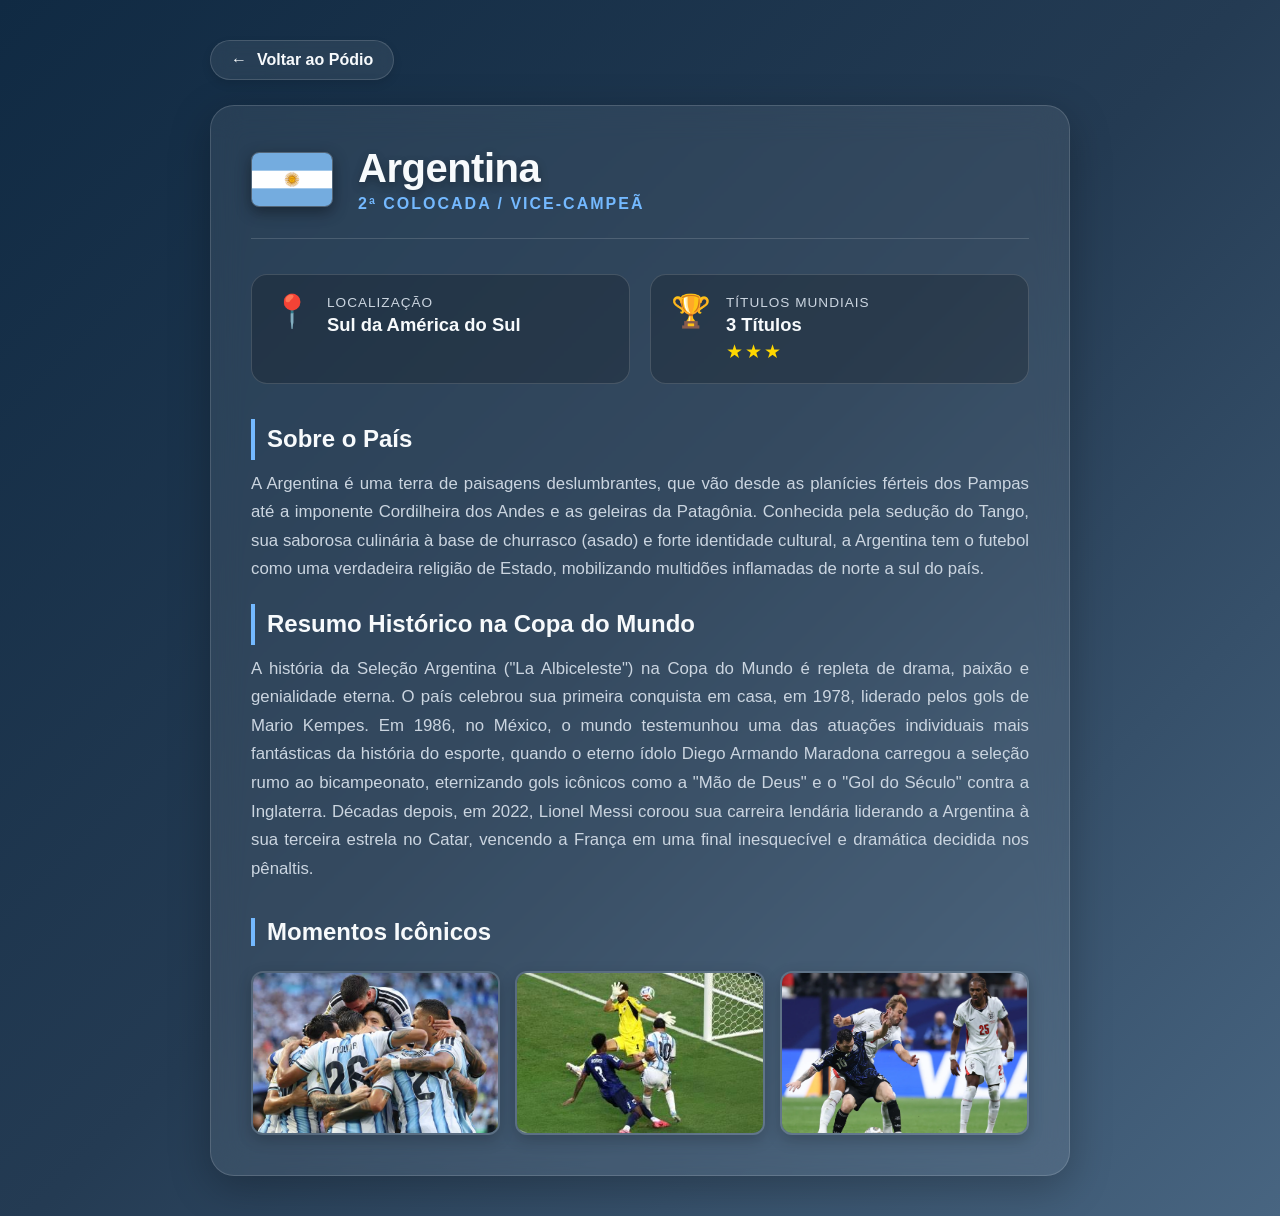
==== argentina.html @ 3b4f91bc "Add 3 new pages" ====
<!DOCTYPE html>
<html lang="pt-br">
<head>
    <meta charset="UTF-8">
    <meta name="viewport" content="width=device-width, initial-scale=1.0">
    <title>Argentina - World Cup Podium</title>
    <link rel="stylesheet" href="country.css">
</head>
<body class="argentina-page">

    <div class="container">
        <!-- Back Button -->
        <a href="index.html" class="back-btn">
            <span>←</span> Voltar ao Pódio
        </a>

        <!-- Glass Main Card -->
        <main class="glass-card">
            <!-- Header: Flag & Title -->
            <header class="card-header">
                <img src="./assets/argentina.svg" alt="Bandeira da Argentina" class="flag">
                <div class="title-area">
                    <h1>Argentina</h1>
                    <div class="sub-title">2ª Colocada / Vice-campeã</div>
                </div>
            </header>

            <!-- Quick Stats Grid -->
            <section class="stats-grid">
                <!-- Location -->
                <div class="stat-item">
                    <span class="stat-icon">📍</span>
                    <div class="stat-details">
                        <span class="stat-label">Localização</span>
                        <span class="stat-value">Sul da América do Sul</span>
                    </div>
                </div>

                <!-- World Cup Titles -->
                <div class="stat-item">
                    <span class="stat-icon">🏆</span>
                    <div class="stat-details">
                        <span class="stat-label">Títulos Mundiais</span>
                        <span class="stat-value">3 Títulos</span>
                        <span class="stars" title="Campeã em 1978, 1986 e 2022">★★★</span>
                    </div>
                </div>
            </section>

            <!-- General Info and History Narrative -->
            <section class="content-section">
                <div>
                    <h2>Sobre o País</h2>
                    <p>
                        A Argentina é uma terra de paisagens deslumbrantes, que vão desde as planícies férteis dos Pampas até a imponente Cordilheira dos Andes e as geleiras da Patagônia. Conhecida pela sedução do Tango, sua saborosa culinária à base de churrasco (asado) e forte identidade cultural, a Argentina tem o futebol como uma verdadeira religião de Estado, mobilizando multidões inflamadas de norte a sul do país.
                    </p>
                </div>

                <div>
                    <h2>Resumo Histórico na Copa do Mundo</h2>
                    <p>
                        A história da Seleção Argentina ("La Albiceleste") na Copa do Mundo é repleta de drama, paixão e genialidade eterna. O país celebrou sua primeira conquista em casa, em 1978, liderado pelos gols de Mario Kempes. Em 1986, no México, o mundo testemunhou uma das atuações individuais mais fantásticas da história do esporte, quando o eterno ídolo Diego Armando Maradona carregou a seleção rumo ao bicampeonato, eternizando gols icônicos como a "Mão de Deus" e o "Gol do Século" contra a Inglaterra. Décadas depois, em 2022, Lionel Messi coroou sua carreira lendária liderando a Argentina à sua terceira estrela no Catar, vencendo a França em uma final inesquecível e dramática decidida nos pênaltis.
                    </p>
                </div>
            </section>

            <!-- Interactive Gallery -->
            <section class="gallery-section">
                <h2>Momentos Icônicos</h2>
                <div class="gallery-grid">
                    <div class="gallery-item">
                        <img src="./assets/argentina1.jpg" alt="Argentina Partida Imagem 1">
                    </div>
                    <div class="gallery-item">
                        <img src="./assets/argentina2.jpg" alt="Argentina Partida Imagem 2">
                    </div>
                    <div class="gallery-item">
                        <img src="./assets/argentina3.webp" alt="Argentina Partida Imagem 3">
                    </div>
                </div>
            </section>
        </main>
    </div>

</body>
</html>
---- country.css ----
/* 
   ==========================================================================
   Country Detail Pages Stylesheet - World Cup Podium
   Modern Glassmorphism & Responsive layout
   ========================================================================== */

/* Base Reset & Variables */
:root {
    --text-color: #f7fafc;
    --text-muted: #cbd5e0;
    --glass-bg: rgba(255, 255, 255, 0.08);
    --glass-border: rgba(255, 255, 255, 0.15);
    --glass-shadow: 0 12px 40px 0 rgba(0, 0, 0, 0.25);
    --transition-speed: 0.3s;
}

body {
    font-family: 'Segoe UI', Tahoma, Geneva, Verdana, sans-serif;
    margin: 0;
    padding: 0;
    min-height: 100vh;
    color: var(--text-color);
    display: flex;
    justify-content: center;
    align-items: center;
    background-attachment: fixed;
    overflow-x: hidden;
}

/* Country-Specific Custom Gradients and Accent Colors */
body.spain-page {
    background: linear-gradient(135deg, #5c0612, #aa1a30, #d08713);
    --accent-color: #ffd700;
}

body.argentina-page {
    background: linear-gradient(135deg, #102a43, #243b53, #486581);
    --accent-color: #74b9ff;
}

body.england-page {
    background: linear-gradient(135deg, #0f172a, #1e293b, #334155);
    --accent-color: #ff3333;
}

/* Main Container */
.container {
    width: 100%;
    max-width: 900px;
    padding: 40px 20px;
    box-sizing: border-box;
}

/* Back Button */
.back-btn {
    display: inline-flex;
    align-items: center;
    gap: 10px;
    color: var(--text-color);
    text-decoration: none;
    font-size: 1rem;
    font-weight: 600;
    margin-bottom: 25px;
    padding: 10px 20px;
    background: var(--glass-bg);
    border: 1px solid var(--glass-border);
    border-radius: 50px;
    backdrop-filter: blur(8px);
    transition: all var(--transition-speed) cubic-bezier(0.4, 0, 0.2, 1);
    box-shadow: 0 4px 10px rgba(0,0,0,0.1);
}

.back-btn:hover {
    background: var(--text-color);
    color: #1a202c;
    transform: translateX(-5px);
    box-shadow: 0 6px 15px rgba(255,255,255,0.2);
}

/* Glass Card */
.glass-card {
    background: var(--glass-bg);
    border: 1px solid var(--glass-border);
    border-radius: 24px;
    backdrop-filter: blur(16px);
    -webkit-backdrop-filter: blur(16px);
    box-shadow: var(--glass-shadow);
    padding: 40px;
    display: flex;
    flex-direction: column;
    gap: 35px;
}

/* Header Section */
.card-header {
    display: flex;
    align-items: center;
    gap: 25px;
    border-bottom: 1px solid var(--glass-border);
    padding-bottom: 25px;
}

.flag {
    width: 80px;
    height: 53px;
    object-fit: cover;
    border-radius: 8px;
    box-shadow: 0 5px 15px rgba(0,0,0,0.4);
    border: 1px solid rgba(255, 255, 255, 0.2);
}

.title-area h1 {
    font-size: 2.5rem;
    margin: 0;
    font-weight: 800;
    letter-spacing: -0.5px;
    text-shadow: 0 4px 10px rgba(0,0,0,0.3);
}

.sub-title {
    font-size: 1rem;
    color: var(--accent-color);
    font-weight: 600;
    text-transform: uppercase;
    letter-spacing: 2px;
    margin-top: 4px;
}

/* Stats/Grid Info Section */
.stats-grid {
    display: grid;
    grid-template-columns: repeat(auto-fit, minmax(220px, 1fr));
    gap: 20px;
}

.stat-item {
    background: rgba(0, 0, 0, 0.2);
    border: 1px solid var(--glass-border);
    border-radius: 16px;
    padding: 20px;
    display: flex;
    align-items: flex-start;
    gap: 15px;
    transition: transform var(--transition-speed);
}

.stat-item:hover {
    transform: translateY(-4px);
    background: rgba(0, 0, 0, 0.25);
}

.stat-icon {
    font-size: 2rem;
    line-height: 1;
}

.stat-details {
    display: flex;
    flex-direction: column;
}

.stat-label {
    font-size: 0.85rem;
    color: var(--text-muted);
    text-transform: uppercase;
    letter-spacing: 1px;
    margin-bottom: 4px;
}

.stat-value {
    font-size: 1.15rem;
    font-weight: 700;
}

/* Star Icons for titles */
.stars {
    color: #ffd700;
    font-size: 1.2rem;
    margin-top: 4px;
    letter-spacing: 2px;
}

/* Narrative/Content Block */
.content-section {
    display: flex;
    flex-direction: column;
    gap: 20px;
    line-height: 1.7;
    font-size: 1.05rem;
}

.content-section h2 {
    font-size: 1.5rem;
    color: var(--text-color);
    border-left: 4px solid var(--accent-color);
    padding-left: 12px;
    margin: 0 0 10px 0;
}

.content-section p {
    margin: 0;
    color: var(--text-muted);
    text-align: justify;
}

/* Image Gallery Grid */
.gallery-section {
    display: flex;
    flex-direction: column;
    gap: 15px;
}

.gallery-section h2 {
    font-size: 1.5rem;
    color: var(--text-color);
    border-left: 4px solid var(--accent-color);
    padding-left: 12px;
    margin: 0 0 10px 0;
}

.gallery-grid {
    display: grid;
    grid-template-columns: repeat(3, 1fr);
    gap: 15px;
}

.gallery-item {
    position: relative;
    border-radius: 12px;
    overflow: hidden;
    height: 160px;
    box-shadow: 0 5px 15px rgba(0,0,0,0.2);
    border: 2px solid var(--glass-border);
    transition: all var(--transition-speed) ease;
}

.gallery-item img {
    width: 100%;
    height: 100%;
    object-fit: cover;
    transition: transform 0.5s ease;
}

.gallery-item::after {
    content: '';
    position: absolute;
    top: 0; left: 0; right: 0; bottom: 0;
    background: linear-gradient(to top, rgba(0,0,0,0.5) 0%, transparent 60%);
    opacity: 0;
    transition: opacity var(--transition-speed);
    pointer-events: none;
}

.gallery-item:hover {
    transform: scale(1.05) translateY(-5px);
    border-color: var(--accent-color);
    box-shadow: 0 10px 25px rgba(0,0,0,0.4);
    z-index: 5;
}

.gallery-item:hover img {
    transform: scale(1.1);
}

.gallery-item:hover::after {
    opacity: 1;
}

/* Responsive adjustments */
@media (max-width: 768px) {
    .glass-card {
        padding: 25px;
        gap: 25px;
    }

    .title-area h1 {
        font-size: 2rem;
    }

    .gallery-grid {
        grid-template-columns: 1fr;
        gap: 15px;
    }

    .gallery-item {
        height: 200px;
    }

    .card-header {
        flex-direction: column;
        align-items: flex-start;
        gap: 15px;
    }
}
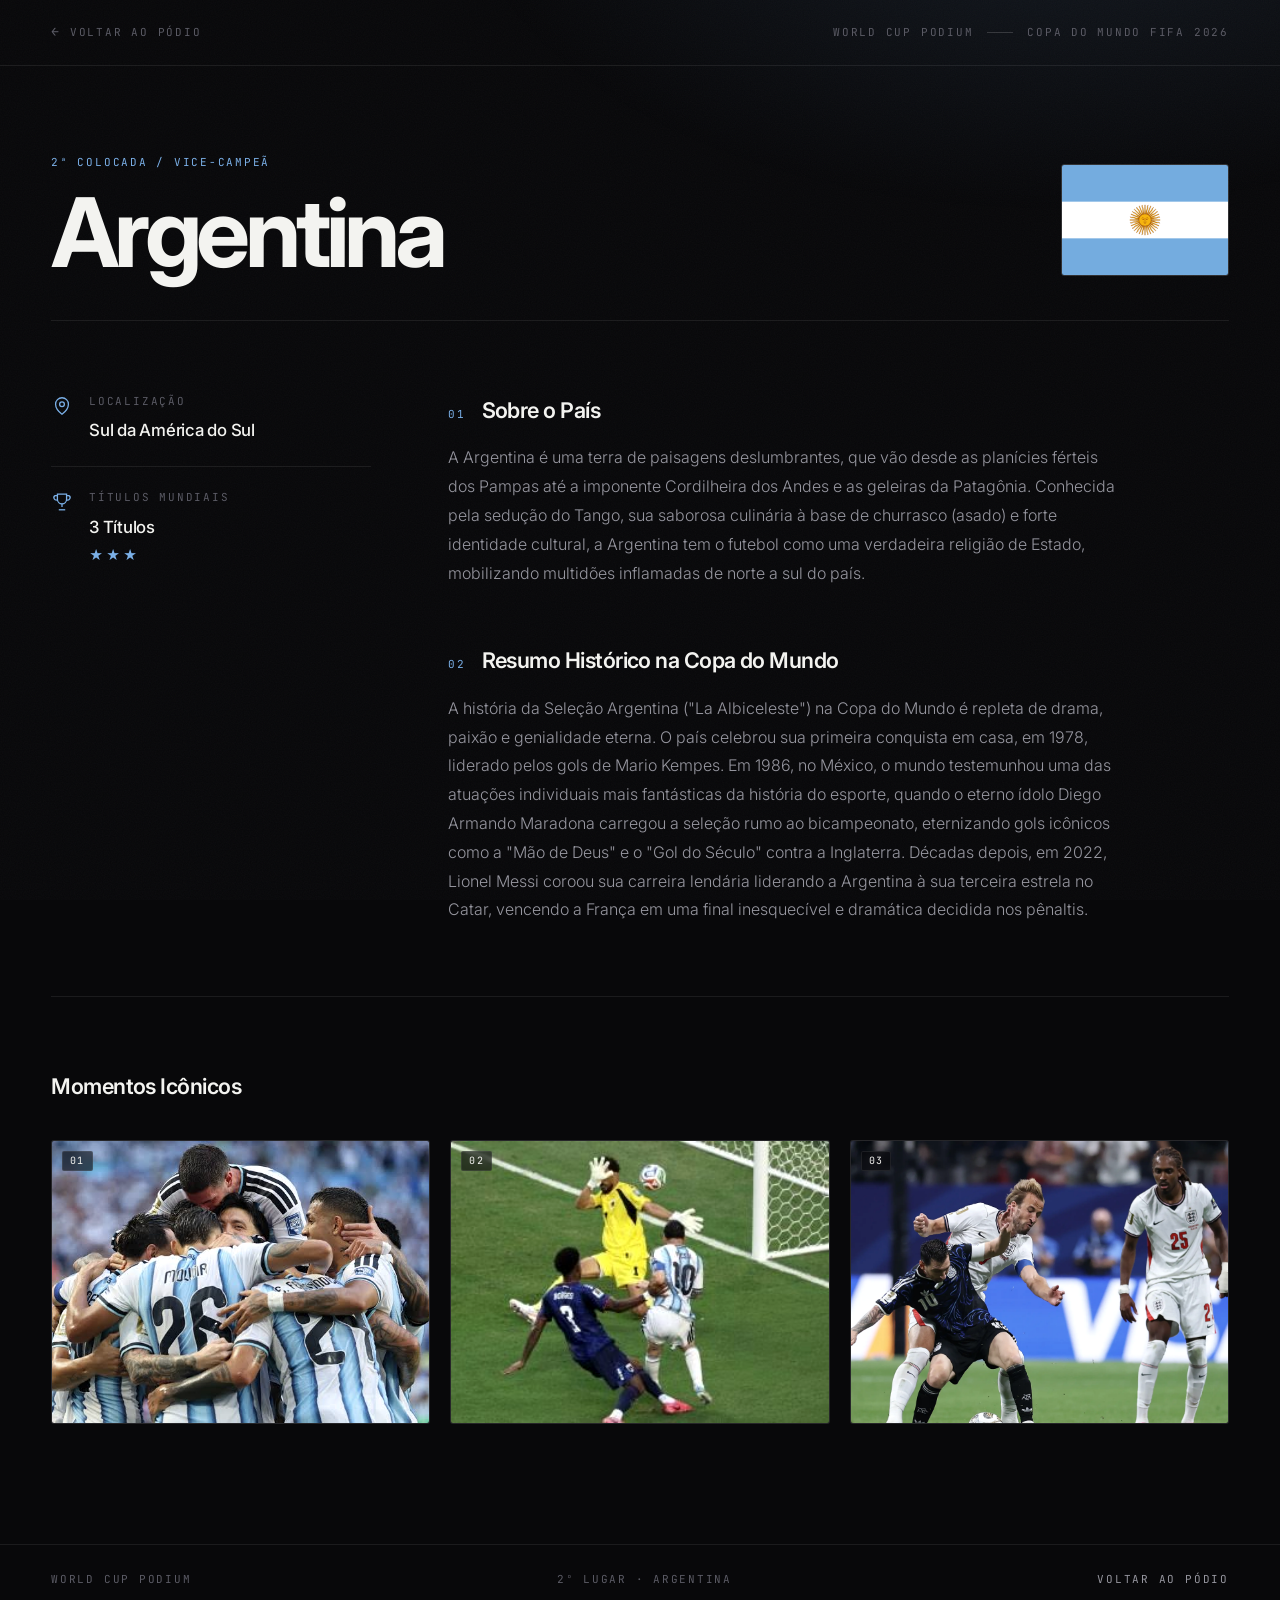
==== commit e6fad18a: "Add new design" ====
--- a/argentina.html
+++ b/argentina.html
@@ -3,33 +3,53 @@
 <head>
     <meta charset="UTF-8">
     <meta name="viewport" content="width=device-width, initial-scale=1.0">
-    <title>Argentina - World Cup Podium</title>
+    <title>Argentina — World Cup Podium</title>
+    <meta name="description" content="Argentina, vice-campeã da Copa do Mundo FIFA 2026: perfil do país, títulos mundiais e momentos icônicos.">
+    <meta name="theme-color" content="#08080A">
+    <link rel="icon" href="data:image/svg+xml,%3Csvg xmlns='http://www.w3.org/2000/svg' viewBox='0 0 32 32'%3E%3Crect width='32' height='32' fill='%2308080A'/%3E%3Ccircle cx='16' cy='16' r='8' fill='none' stroke='%237BB0E8' stroke-width='2'/%3E%3C/svg%3E">
+    <link rel="preconnect" href="https://fonts.googleapis.com">
+    <link rel="preconnect" href="https://fonts.gstatic.com" crossorigin>
+    <link href="https://fonts.googleapis.com/css2?family=Inter:wght@300;400;500;600;700;800&family=JetBrains+Mono:wght@400;500&display=swap" rel="stylesheet">
     <link rel="stylesheet" href="country.css">
 </head>
 <body class="argentina-page">
 
-    <div class="container">
-        <!-- Back Button -->
-        <a href="index.html" class="back-btn">
-            <span>←</span> Voltar ao Pódio
-        </a>
+    <header class="masthead">
+        <div class="shell masthead-inner">
+            <a href="index.html" class="back-btn">
+                <span aria-hidden="true">←</span> Voltar ao Pódio
+            </a>
+            <div class="masthead-meta">
+                <span>World Cup Podium</span>
+                <span class="masthead-sep" aria-hidden="true"></span>
+                <span>Copa do Mundo FIFA 2026</span>
+            </div>
+        </div>
+    </header>
 
-        <!-- Glass Main Card -->
-        <main class="glass-card">
-            <!-- Header: Flag & Title -->
-            <header class="card-header">
-                <img src="./assets/argentina.svg" alt="Bandeira da Argentina" class="flag">
-                <div class="title-area">
-                    <h1>Argentina</h1>
-                    <div class="sub-title">2ª Colocada / Vice-campeã</div>
-                </div>
-            </header>
+    <main class="shell page">
 
-            <!-- Quick Stats Grid -->
-            <section class="stats-grid">
+        <!-- Header: Title & Flag -->
+        <header class="card-header">
+            <div class="title-area">
+                <p class="sub-title">2ª Colocada / Vice-campeã</p>
+                <h1>Argentina</h1>
+            </div>
+            <img src="./assets/argentina.svg" alt="Bandeira da Argentina" class="flag">
+        </header>
+
+        <div class="page-grid">
+
+            <!-- Quick Stats -->
+            <aside class="stats-grid">
                 <!-- Location -->
                 <div class="stat-item">
-                    <span class="stat-icon">📍</span>
+                    <span class="stat-icon" aria-hidden="true">
+                        <svg viewBox="0 0 24 24" fill="none" stroke="currentColor" stroke-width="1.4">
+                            <path d="M12 21s7-5.4 7-11a7 7 0 1 0-14 0c0 5.6 7 11 7 11Z"/>
+                            <circle cx="12" cy="10" r="2.6"/>
+                        </svg>
+                    </span>
                     <div class="stat-details">
                         <span class="stat-label">Localização</span>
                         <span class="stat-value">Sul da América do Sul</span>
@@ -38,14 +58,22 @@
 
                 <!-- World Cup Titles -->
                 <div class="stat-item">
-                    <span class="stat-icon">🏆</span>
+                    <span class="stat-icon" aria-hidden="true">
+                        <svg viewBox="0 0 24 24" fill="none" stroke="currentColor" stroke-width="1.4">
+                            <path d="M7 3.5h10V9a5 5 0 0 1-10 0V3.5Z"/>
+                            <path d="M7 5H4.5A2.5 2.5 0 0 0 7 9.5"/>
+                            <path d="M17 5h2.5A2.5 2.5 0 0 1 17 9.5"/>
+                            <path d="M12 14v3.5"/>
+                            <path d="M8.5 20.5h7"/>
+                        </svg>
+                    </span>
                     <div class="stat-details">
                         <span class="stat-label">Títulos Mundiais</span>
                         <span class="stat-value">3 Títulos</span>
                         <span class="stars" title="Campeã em 1978, 1986 e 2022">★★★</span>
                     </div>
                 </div>
-            </section>
+            </aside>
 
             <!-- General Info and History Narrative -->
             <section class="content-section">
@@ -64,23 +92,33 @@
                 </div>
             </section>
 
-            <!-- Interactive Gallery -->
-            <section class="gallery-section">
-                <h2>Momentos Icônicos</h2>
-                <div class="gallery-grid">
-                    <div class="gallery-item">
-                        <img src="./assets/argentina1.jpg" alt="Argentina Partida Imagem 1">
-                    </div>
-                    <div class="gallery-item">
-                        <img src="./assets/argentina2.jpg" alt="Argentina Partida Imagem 2">
-                    </div>
-                    <div class="gallery-item">
-                        <img src="./assets/argentina3.webp" alt="Argentina Partida Imagem 3">
-                    </div>
-                </div>
-            </section>
-        </main>
-    </div>
+        </div>
+
+        <!-- Interactive Gallery -->
+        <section class="gallery-section">
+            <h2>Momentos Icônicos</h2>
+            <div class="gallery-grid">
+                <figure class="gallery-item">
+                    <img src="./assets/argentina1.jpg" alt="Argentina em partida — imagem 1">
+                </figure>
+                <figure class="gallery-item">
+                    <img src="./assets/argentina2.jpg" alt="Argentina em partida — imagem 2">
+                </figure>
+                <figure class="gallery-item">
+                    <img src="./assets/argentina3.webp" alt="Argentina em partida — imagem 3">
+                </figure>
+            </div>
+        </section>
+
+    </main>
+
+    <footer class="site-footer">
+        <div class="shell footer-inner">
+            <span>World Cup Podium</span>
+            <span>2º Lugar · Argentina</span>
+            <span><a href="index.html">Voltar ao Pódio</a></span>
+        </div>
+    </footer>
 
 </body>
 </html>
--- a/country.css
+++ b/country.css
@@ -1,294 +1,487 @@
-/* 
-   ==========================================================================
-   Country Detail Pages Stylesheet - World Cup Podium
-   Modern Glassmorphism & Responsive layout
+/* ==========================================================================
+   World Cup Podium — Country Detail
+   Dark editorial design system · hairline grid · strict typography
    ========================================================================== */
 
-/* Base Reset & Variables */
+/* --------------------------------------------------------------------------
+   01. Tokens
+   -------------------------------------------------------------------------- */
 :root {
-    --text-color: #f7fafc;
-    --text-muted: #cbd5e0;
-    --glass-bg: rgba(255, 255, 255, 0.08);
-    --glass-border: rgba(255, 255, 255, 0.15);
-    --glass-shadow: 0 12px 40px 0 rgba(0, 0, 0, 0.25);
-    --transition-speed: 0.3s;
+    --bg:          #08080A;
+    --surface:     #0E0E11;
+    --surface-2:   #131317;
+
+    --line:        rgba(255, 255, 255, 0.08);
+    --line-2:      rgba(255, 255, 255, 0.16);
+
+    --text:        #F3F3F0;
+    --text-2:      #96969F;
+    --text-3:      #5B5B65;
+
+    --accent:      #D9B463;
+    --accent-soft: rgba(217, 180, 99, 0.10);
+
+    --sans: 'Inter', -apple-system, BlinkMacSystemFont, 'Segoe UI', Roboto, Helvetica, Arial, sans-serif;
+    --mono: 'JetBrains Mono', ui-monospace, SFMono-Regular, Menlo, Consolas, monospace;
+
+    --shell: min(1180px, calc(100% - clamp(40px, 8vw, 120px)));
+
+    --ease: cubic-bezier(0.22, 0.61, 0.36, 1);
+}
+
+/* Country-specific accents */
+body.spain-page {
+    --accent: #D9B463;
+    --accent-soft: rgba(217, 180, 99, 0.11);
+}
+
+body.argentina-page {
+    --accent: #7BB0E8;
+    --accent-soft: rgba(123, 176, 232, 0.11);
+}
+
+body.england-page {
+    --accent: #C8564F;
+    --accent-soft: rgba(200, 86, 79, 0.11);
+}
+
+/* --------------------------------------------------------------------------
+   02. Base
+   -------------------------------------------------------------------------- */
+*,
+*::before,
+*::after { box-sizing: border-box; }
+
+html {
+    -webkit-text-size-adjust: 100%;
+    scroll-behavior: smooth;
 }
 
 body {
-    font-family: 'Segoe UI', Tahoma, Geneva, Verdana, sans-serif;
     margin: 0;
-    padding: 0;
     min-height: 100vh;
-    color: var(--text-color);
-    display: flex;
-    justify-content: center;
+    background: var(--bg);
+    color: var(--text);
+    font-family: var(--sans);
+    font-size: 16px;
+    line-height: 1.6;
+    overflow-x: hidden;
+    -webkit-font-smoothing: antialiased;
+    -moz-osx-font-smoothing: grayscale;
+    text-rendering: optimizeLegibility;
+}
+
+/* Ambient accent light */
+body::before {
+    content: '';
+    position: fixed;
+    inset: 0;
+    z-index: 0;
+    pointer-events: none;
+    background: radial-gradient(880px 500px at 82% -14%, var(--accent-soft), transparent 68%);
+}
+
+/* Fine grain overlay */
+body::after {
+    content: '';
+    position: fixed;
+    inset: 0;
+    z-index: 1;
+    pointer-events: none;
+    opacity: 0.035;
+    background-image: url("data:image/svg+xml,%3Csvg xmlns='http://www.w3.org/2000/svg' width='140' height='140'%3E%3Cfilter id='n'%3E%3CfeTurbulence type='fractalNoise' baseFrequency='.85' numOctaves='3'/%3E%3C/filter%3E%3Crect width='140' height='140' filter='url(%23n)'/%3E%3C/svg%3E");
+}
+
+main,
+.masthead,
+.site-footer { position: relative; z-index: 2; }
+
+img { display: block; max-width: 100%; }
+
+:focus-visible {
+    outline: 1px solid var(--accent);
+    outline-offset: 3px;
+}
+
+.shell {
+    width: var(--shell);
+    margin-inline: auto;
+}
+
+/* Shared micro-label */
+.sub-title,
+.stat-label,
+.back-btn,
+.masthead-meta,
+.footer-inner {
+    font-family: var(--mono);
+    font-size: 11px;
+    font-weight: 400;
+    letter-spacing: 0.16em;
+    text-transform: uppercase;
+}
+
+/* --------------------------------------------------------------------------
+   03. Masthead
+   -------------------------------------------------------------------------- */
+.masthead {
+    border-bottom: 1px solid var(--line);
+}
+
+.masthead-inner {
+    display: flex;
     align-items: center;
-    background-attachment: fixed;
-    overflow-x: hidden;
-}
-
-/* Country-Specific Custom Gradients and Accent Colors */
-body.spain-page {
-    background: linear-gradient(135deg, #5c0612, #aa1a30, #d08713);
-    --accent-color: #ffd700;
-}
-
-body.argentina-page {
-    background: linear-gradient(135deg, #102a43, #243b53, #486581);
-    --accent-color: #74b9ff;
-}
-
-body.england-page {
-    background: linear-gradient(135deg, #0f172a, #1e293b, #334155);
-    --accent-color: #ff3333;
-}
-
-/* Main Container */
-.container {
-    width: 100%;
-    max-width: 900px;
-    padding: 40px 20px;
-    box-sizing: border-box;
+    justify-content: space-between;
+    gap: 24px;
+    padding-block: 22px;
+}
+
+.masthead-meta {
+    display: flex;
+    align-items: center;
+    gap: 14px;
+    color: var(--text-3);
+    white-space: nowrap;
+}
+
+.masthead-sep {
+    width: 26px;
+    height: 1px;
+    background: var(--line-2);
 }
 
 /* Back Button */
 .back-btn {
     display: inline-flex;
     align-items: center;
-    gap: 10px;
-    color: var(--text-color);
+    gap: 9px;
+    color: var(--text-3);
     text-decoration: none;
-    font-size: 1rem;
-    font-weight: 600;
-    margin-bottom: 25px;
-    padding: 10px 20px;
-    background: var(--glass-bg);
-    border: 1px solid var(--glass-border);
-    border-radius: 50px;
-    backdrop-filter: blur(8px);
-    transition: all var(--transition-speed) cubic-bezier(0.4, 0, 0.2, 1);
-    box-shadow: 0 4px 10px rgba(0,0,0,0.1);
-}
-
-.back-btn:hover {
-    background: var(--text-color);
-    color: #1a202c;
-    transform: translateX(-5px);
-    box-shadow: 0 6px 15px rgba(255,255,255,0.2);
-}
-
-/* Glass Card */
-.glass-card {
-    background: var(--glass-bg);
-    border: 1px solid var(--glass-border);
-    border-radius: 24px;
-    backdrop-filter: blur(16px);
-    -webkit-backdrop-filter: blur(16px);
-    box-shadow: var(--glass-shadow);
-    padding: 40px;
+    transition: color 0.3s var(--ease);
+}
+
+.back-btn span {
+    font-size: 13px;
+    transition: transform 0.3s var(--ease);
+}
+
+.back-btn:hover { color: var(--text); }
+.back-btn:hover span { transform: translateX(-3px); }
+
+/* --------------------------------------------------------------------------
+   04. Page shell
+   -------------------------------------------------------------------------- */
+.page {
+    padding-block: clamp(48px, 7vw, 88px) clamp(72px, 10vw, 120px);
+}
+
+/* --------------------------------------------------------------------------
+   05. Card header — title & flag
+   -------------------------------------------------------------------------- */
+.card-header {
+    display: flex;
+    align-items: flex-end;
+    justify-content: space-between;
+    gap: clamp(24px, 5vw, 64px);
+    padding-bottom: clamp(28px, 4vw, 44px);
+    border-bottom: 1px solid var(--line);
+}
+
+.title-area { min-width: 0; }
+
+.sub-title {
+    margin: 0 0 18px;
+    color: var(--accent);
+}
+
+.title-area h1 {
+    margin: 0;
+    font-size: clamp(2.6rem, 9vw, 6rem);
+    font-weight: 700;
+    line-height: 0.9;
+    letter-spacing: -0.055em;
+}
+
+.flag {
+    order: 2;
+    width: clamp(96px, 14vw, 168px);
+    height: auto;
+    aspect-ratio: 3 / 2;
+    object-fit: cover;
+    flex: none;
+    border: 1px solid var(--line-2);
+    border-radius: 3px;
+}
+
+/* --------------------------------------------------------------------------
+   06. Body grid — stats + narrative
+   -------------------------------------------------------------------------- */
+.page-grid {
+    display: grid;
+    grid-template-columns: minmax(240px, 320px) minmax(0, 1fr);
+    gap: clamp(32px, 6vw, 88px);
+    padding-block: clamp(40px, 6vw, 72px);
+    border-bottom: 1px solid var(--line);
+}
+
+/* Stats */
+.stats-grid {
     display: flex;
     flex-direction: column;
-    gap: 35px;
-}
-
-/* Header Section */
-.card-header {
-    display: flex;
-    align-items: center;
-    gap: 25px;
-    border-bottom: 1px solid var(--glass-border);
-    padding-bottom: 25px;
-}
-
-.flag {
-    width: 80px;
-    height: 53px;
-    object-fit: cover;
-    border-radius: 8px;
-    box-shadow: 0 5px 15px rgba(0,0,0,0.4);
-    border: 1px solid rgba(255, 255, 255, 0.2);
-}
-
-.title-area h1 {
-    font-size: 2.5rem;
-    margin: 0;
-    font-weight: 800;
-    letter-spacing: -0.5px;
-    text-shadow: 0 4px 10px rgba(0,0,0,0.3);
-}
-
-.sub-title {
-    font-size: 1rem;
-    color: var(--accent-color);
-    font-weight: 600;
-    text-transform: uppercase;
-    letter-spacing: 2px;
-    margin-top: 4px;
-}
-
-/* Stats/Grid Info Section */
-.stats-grid {
-    display: grid;
-    grid-template-columns: repeat(auto-fit, minmax(220px, 1fr));
-    gap: 20px;
+    gap: 0;
+    align-self: start;
 }
 
 .stat-item {
-    background: rgba(0, 0, 0, 0.2);
-    border: 1px solid var(--glass-border);
-    border-radius: 16px;
-    padding: 20px;
     display: flex;
     align-items: flex-start;
-    gap: 15px;
-    transition: transform var(--transition-speed);
-}
-
-.stat-item:hover {
-    transform: translateY(-4px);
-    background: rgba(0, 0, 0, 0.25);
-}
+    gap: 16px;
+    padding-block: 22px;
+    border-top: 1px solid var(--line);
+    transition: border-color 0.3s var(--ease);
+}
+
+.stat-item:first-child { border-top: 0; padding-top: 0; }
+.stat-item:hover { border-color: var(--line-2); }
 
 .stat-icon {
-    font-size: 2rem;
-    line-height: 1;
-}
+    display: flex;
+    flex: none;
+    width: 22px;
+    height: 22px;
+    margin-top: 2px;
+    color: var(--accent);
+}
+
+.stat-icon svg { width: 100%; height: 100%; }
 
 .stat-details {
     display: flex;
     flex-direction: column;
+    min-width: 0;
 }
 
 .stat-label {
-    font-size: 0.85rem;
-    color: var(--text-muted);
-    text-transform: uppercase;
-    letter-spacing: 1px;
-    margin-bottom: 4px;
+    color: var(--text-3);
+    margin-bottom: 7px;
 }
 
 .stat-value {
-    font-size: 1.15rem;
-    font-weight: 700;
+    font-size: 1.05rem;
+    font-weight: 500;
+    letter-spacing: -0.015em;
 }
 
 /* Star Icons for titles */
 .stars {
-    color: #ffd700;
-    font-size: 1.2rem;
-    margin-top: 4px;
-    letter-spacing: 2px;
-}
-
-/* Narrative/Content Block */
+    margin-top: 8px;
+    color: var(--accent);
+    font-size: 0.85rem;
+    letter-spacing: 3px;
+    line-height: 1;
+}
+
+/* --------------------------------------------------------------------------
+   07. Narrative
+   -------------------------------------------------------------------------- */
 .content-section {
+    counter-reset: sec;
     display: flex;
     flex-direction: column;
-    gap: 20px;
-    line-height: 1.7;
-    font-size: 1.05rem;
+    gap: clamp(36px, 5vw, 56px);
+}
+
+.content-section > div {
+    counter-increment: sec;
+    display: grid;
+    gap: 16px;
 }
 
 .content-section h2 {
-    font-size: 1.5rem;
-    color: var(--text-color);
-    border-left: 4px solid var(--accent-color);
-    padding-left: 12px;
-    margin: 0 0 10px 0;
+    display: flex;
+    align-items: baseline;
+    gap: 16px;
+    margin: 0;
+    font-size: clamp(1.1rem, 1.7vw, 1.35rem);
+    font-weight: 600;
+    letter-spacing: -0.025em;
+}
+
+.content-section h2::before {
+    content: "0" counter(sec);
+    font-family: var(--mono);
+    font-size: 11px;
+    font-weight: 400;
+    letter-spacing: 0.16em;
+    color: var(--accent);
+    flex: none;
 }
 
 .content-section p {
     margin: 0;
-    color: var(--text-muted);
-    text-align: justify;
-}
-
-/* Image Gallery Grid */
+    max-width: 68ch;
+    font-size: 1rem;
+    font-weight: 300;
+    line-height: 1.8;
+    color: var(--text-2);
+}
+
+/* --------------------------------------------------------------------------
+   08. Gallery
+   -------------------------------------------------------------------------- */
 .gallery-section {
-    display: flex;
-    flex-direction: column;
-    gap: 15px;
+    counter-reset: shot;
+    padding-top: clamp(40px, 6vw, 72px);
 }
 
 .gallery-section h2 {
-    font-size: 1.5rem;
-    color: var(--text-color);
-    border-left: 4px solid var(--accent-color);
-    padding-left: 12px;
-    margin: 0 0 10px 0;
+    display: flex;
+    align-items: baseline;
+    justify-content: space-between;
+    gap: 20px;
+    margin: 0 0 clamp(24px, 3vw, 36px);
+    font-size: clamp(1.1rem, 1.7vw, 1.35rem);
+    font-weight: 600;
+    letter-spacing: -0.025em;
 }
 
 .gallery-grid {
     display: grid;
-    grid-template-columns: repeat(3, 1fr);
-    gap: 15px;
+    grid-template-columns: repeat(3, minmax(0, 1fr));
+    gap: clamp(12px, 1.6vw, 20px);
 }
 
 .gallery-item {
+    counter-increment: shot;
     position: relative;
-    border-radius: 12px;
+    margin: 0;
+    aspect-ratio: 4 / 3;
     overflow: hidden;
-    height: 160px;
-    box-shadow: 0 5px 15px rgba(0,0,0,0.2);
-    border: 2px solid var(--glass-border);
-    transition: all var(--transition-speed) ease;
+    border: 1px solid var(--line);
+    border-radius: 3px;
+    background: var(--surface-2);
+    transition: border-color 0.4s var(--ease), transform 0.4s var(--ease);
+}
+
+.gallery-item::before {
+    content: "0" counter(shot);
+    position: absolute;
+    top: 10px;
+    left: 10px;
+    z-index: 2;
+    padding: 4px 7px;
+    font-family: var(--mono);
+    font-size: 10px;
+    letter-spacing: 0.12em;
+    line-height: 1;
+    color: var(--text);
+    background: rgba(8, 8, 10, 0.6);
+    border: 1px solid var(--line);
+    border-radius: 2px;
+    backdrop-filter: blur(6px);
+    -webkit-backdrop-filter: blur(6px);
+    transition: color 0.4s var(--ease), border-color 0.4s var(--ease);
 }
 
 .gallery-item img {
     width: 100%;
     height: 100%;
     object-fit: cover;
-    transition: transform 0.5s ease;
-}
-
-.gallery-item::after {
-    content: '';
-    position: absolute;
-    top: 0; left: 0; right: 0; bottom: 0;
-    background: linear-gradient(to top, rgba(0,0,0,0.5) 0%, transparent 60%);
-    opacity: 0;
-    transition: opacity var(--transition-speed);
-    pointer-events: none;
+    filter: saturate(0.85) contrast(1.04);
+    transition: transform 0.7s var(--ease), filter 0.5s var(--ease);
 }
 
 .gallery-item:hover {
-    transform: scale(1.05) translateY(-5px);
-    border-color: var(--accent-color);
-    box-shadow: 0 10px 25px rgba(0,0,0,0.4);
-    z-index: 5;
+    border-color: var(--line-2);
+    transform: translateY(-4px);
+}
+
+.gallery-item:hover::before {
+    color: var(--accent);
+    border-color: var(--accent);
 }
 
 .gallery-item:hover img {
-    transform: scale(1.1);
-}
-
-.gallery-item:hover::after {
-    opacity: 1;
-}
-
-/* Responsive adjustments */
-@media (max-width: 768px) {
-    .glass-card {
-        padding: 25px;
-        gap: 25px;
+    transform: scale(1.04);
+    filter: saturate(1) contrast(1.06);
+}
+
+/* --------------------------------------------------------------------------
+   09. Footer
+   -------------------------------------------------------------------------- */
+.site-footer {
+    border-top: 1px solid var(--line);
+}
+
+.footer-inner {
+    display: flex;
+    flex-wrap: wrap;
+    align-items: center;
+    justify-content: space-between;
+    gap: 12px 28px;
+    padding-block: 26px;
+    color: var(--text-3);
+}
+
+.footer-inner a {
+    color: var(--text-2);
+    text-decoration: none;
+    transition: color 0.3s var(--ease);
+}
+
+.footer-inner a:hover { color: var(--text); }
+
+/* --------------------------------------------------------------------------
+   10. Responsive
+   -------------------------------------------------------------------------- */
+@media (max-width: 900px) {
+    .page-grid {
+        grid-template-columns: 1fr;
+        gap: 40px;
     }
 
-    .title-area h1 {
-        font-size: 2rem;
+    .stats-grid {
+        display: grid;
+        grid-template-columns: repeat(auto-fit, minmax(220px, 1fr));
+        gap: 0 32px;
     }
-
-    .gallery-grid {
-        grid-template-columns: 1fr;
-        gap: 15px;
+}
+
+@media (max-width: 720px) {
+    .masthead-meta { display: none; }
+
+    .card-header {
+        flex-direction: column-reverse;
+        align-items: flex-start;
+        gap: 24px;
     }
 
-    .gallery-item {
-        height: 200px;
+    .flag {
+        order: 0;
+        width: 84px;
     }
 
-    .card-header {
-        flex-direction: column;
-        align-items: flex-start;
-        gap: 15px;
+    .gallery-grid { grid-template-columns: 1fr; }
+    .gallery-item { aspect-ratio: 16 / 10; }
+}
+
+@media (max-width: 520px) {
+    .stats-grid { grid-template-columns: 1fr; gap: 0; }
+
+    .footer-inner { justify-content: flex-start; }
+}
+
+/* --------------------------------------------------------------------------
+   11. Reduced motion
+   -------------------------------------------------------------------------- */
+@media (prefers-reduced-motion: reduce) {
+    html { scroll-behavior: auto; }
+
+    *,
+    *::before,
+    *::after {
+        animation-duration: 0.001ms !important;
+        animation-iteration-count: 1 !important;
+        transition-duration: 0.001ms !important;
     }
 }
